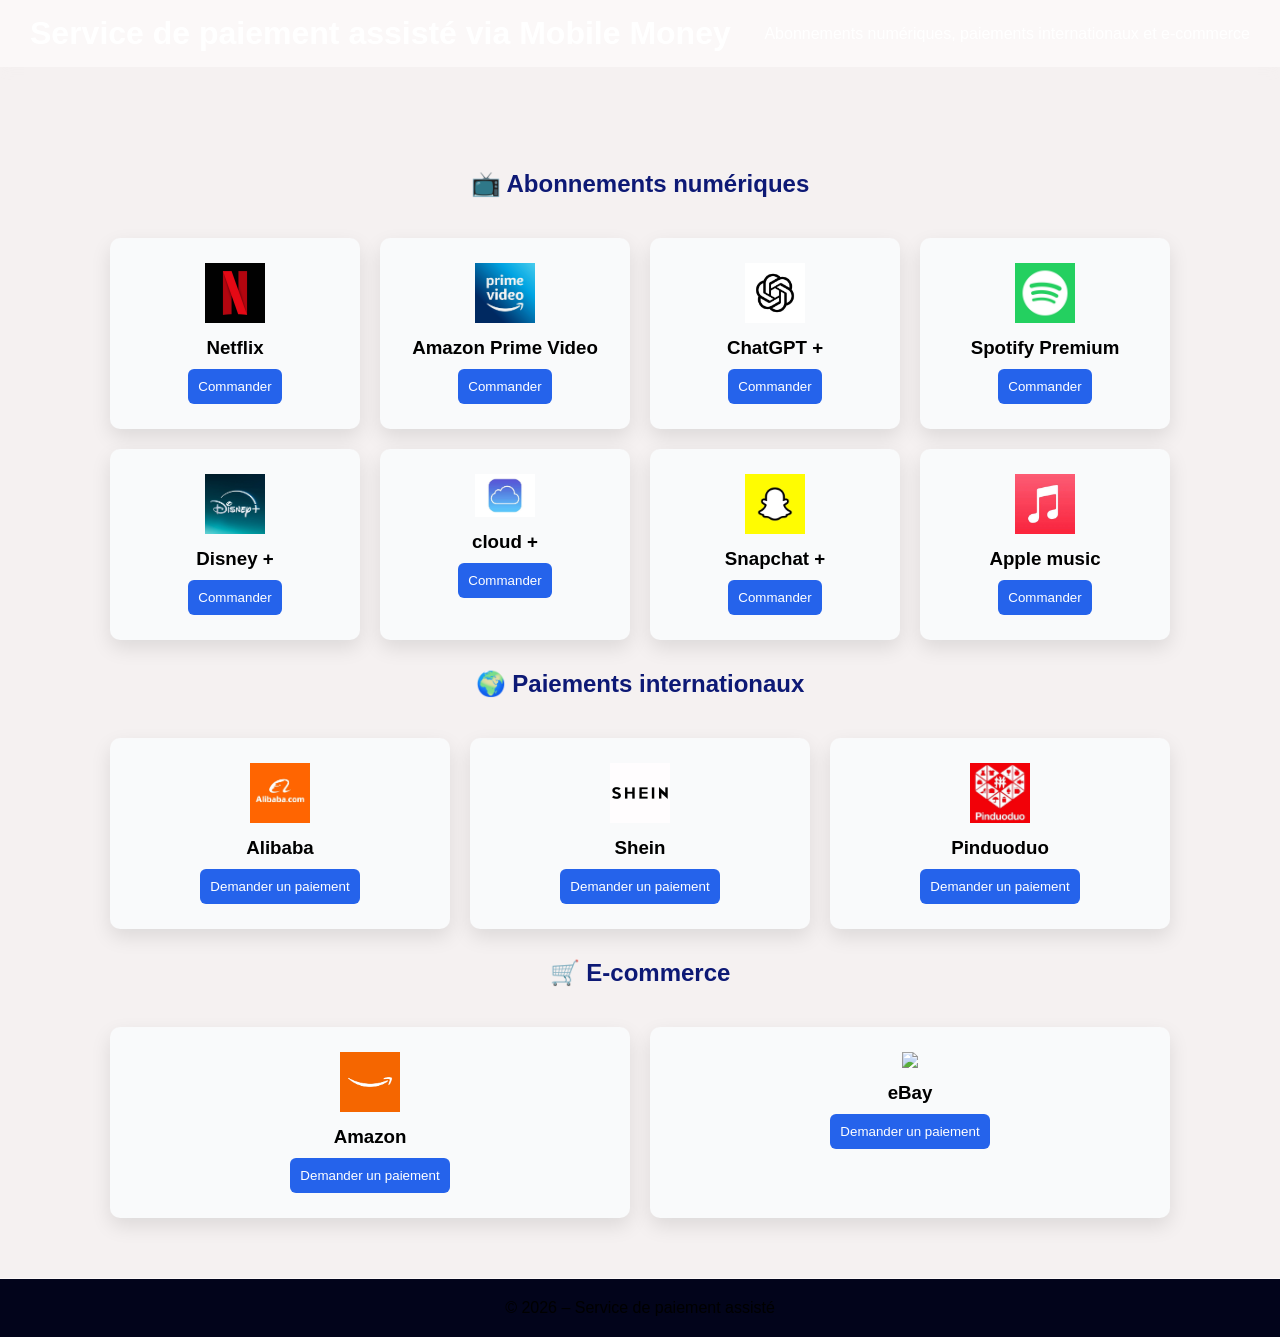
==== dashboard.html @ d84baa5d "Add files via upload" ====
<!DOCTYPE html>
<html lang="fr">
<head>
  <meta charset="UTF-8">
  <title>Service de paiement assisté</title>
  <meta name="viewport" content="width=device-width, initial-scale=1.0">
  <link rel="stylesheet" href="style.css">
</head>
<body>

<header>
  <h1>Service de paiement assisté via Mobile Money</h1>
  <p>Abonnements numériques, paiements internationaux et e-commerce</p>
</header>

<div class="container">

<!-- ================= ABONNEMENTS ================= -->
<h2>📺 Abonnements numériques</h2>
<div class="grid">

  <div class="card">
    <img src="netflix.png">
    <h3>Netflix</h3>
    <button onclick="openForm('Netflix','Abonnement')">Commander</button>
  </div>

  <div class="card">
    <img src="primevideo.png">
    <h3>Amazon Prime Video</h3>
    <button onclick="openForm('Amazon Prime','Abonnement')">Commander</button>
  </div>

  <div class="card">
    <img src="chatgpt.png">
    <h3>ChatGPT +</h3>
    <button onclick="openForm('ChatGPT Plus','Abonnement')">Commander</button>
  </div>

  <div class="card">
    <img src="spotify.png">
    <h3>Spotify Premium</h3>
    <button onclick="openForm('Spotify','Abonnement')">Commander</button>
  </div>

  <div class="card">
    <img src="disney.png">
    <h3>Disney +</h3>
    <button onclick="openForm('Disney +','Abonnement')">Commander</button>
  </div>

  <div class="card">
    <img src="icloud.png">
    <h3><i></i>cloud +</h3>
    <button onclick="openForm('icloud +','Abonnement')">Commander</button>
  </div>

  <div class="card">
    <img src="snapchat.png">
    <h3>Snapchat +</h3>
    <button onclick="openForm('Snapchat +','Abonnement')">Commander</button>
  </div>

  <div class="card">
    <img src="apple music.png">
    <h3>Apple music</h3>
    <button onclick="openForm('Apple music','Abonnement')">Commander</button>
  </div>

</div>

<!-- ================= PAIEMENTS INTERNATIONAUX ================= -->
<h2>🌍 Paiements internationaux</h2>
<div class="grid">

  <div class="card">
    <img src="alibaba.png">
    <h3>Alibaba</h3>
    <button onclick="openForm('Alibaba','Paiement international')">Demander un paiement</button>
  </div>

  <div class="card">
    <img src="shein.png">
    <h3>Shein</h3>
    <button onclick="openForm('Shein','Paiement international')">Demander un paiement</button>
  </div>

  <div class="card">
    <img src="pinduoduo.png">
    <h3>Pinduoduo</h3>
    <button onclick="openForm('Pinduoduo','Paiement international')">Demander un paiement</button>
  </div>

</div>

<!-- ================= E-COMMERCE ================= -->
<h2>🛒 E-commerce</h2>
<div class="grid">

  <div class="card">
    <img src="amazon.png">
    <h3>Amazon</h3>
    <button onclick="openForm('Amazon','E-commerce')">Demander un paiement</button>
  </div>

  <div class="card">
    <img src="images/ebay.png">
    <h3>eBay</h3>
    <button onclick="openForm('eBay','E-commerce')">Demander un paiement</button>
  </div>

</div>
</div>

<!-- ================= FORMULAIRE ================= -->
<div id="modal" class="modal">
  <div class="modal-content">
    <span class="close" onclick="closeForm()">×</span>
    <h2 id="serviceTitle"></h2>

    <label>Détails Produit </label>
    <input id="detail" placeholder="Ex: Basic , Standard, Premium ou lien de produit">

    <label>Durée / Quantité</label>
    <input id="duration" placeholder="Ex: 1 mois / 3 mois / 5 pièces / 5 pièces">

    <label>Lien produit ou Email du compte (si abonnement)</label>
    <input id="email" placeholder="email@gmail.com">

    <label>Montant du service ($)</label>
    <input id="amount" type="number" oninput="calculate()">

    <button type="button" onclick="sendWhatsApp()">💬 Finaliser sur WhatsApp</button>
  </div>
</div>

<footer>
  © 2026 – Service de paiement assisté
</footer>
<script src="script.js"></script>
</body>
</html>
---- style.css ----
/* Couleurs de ta palette */
:root {
    --college-blue: #0F214D;
    --persian-blue: #1969ba;
    --middle-blue: #AAF1FF;
    --morning-blue: #f1f5f5;
    --white: #FFFFFF;
}

* {
    margin: 0;
    padding: 0;
    box-sizing: border-box;
    font-family: 'Segoe UI', sans-serif;
}

body {
    background-color: rgb(255, 255, 255);
    color: ar(--college-blue);
}

header {
    display: flex;
    justify-content: space-between;
    align-items: center;
    padding: 15px 5%;
    background: rgba(255, 255, 255, 0.95);
    backdrop-filter: blur(10px); /* Effet de flou derrière le header */
    position: fixed;
    width: 100%;
    top: 0;
    z-index: 1000;
    box-shadow: 0 2px 15px rgba(245, 244, 244, 0.05);
}

.logo-container {
    display: flex;
    align-items: center;
    gap: 12px;
    cursor: pointer;
}

.logo-img {
    height: 80px;
    width: auto;
    /* Animation de flottement */
    animation: floating 3s ease-in-out infinite;
    filter: drop-shadow(0 5px 15px rgba(0,0,0,0.1));
}

.logo-text {
    font-size: 24px;
    font-weight: 800;
    color: var(--college-blue);
    letter-spacing: -1px;
}

.logo-text span {
    color: var(--persian-blue); /* Le "pay" en bleu plus clair */
}

/* --- ANIMATIONS --- */

/* Animation de flottement du logo */
@keyframes floating {
    0% { transform: translateY(0px); }
    50% { transform: translateY(-5px); }
    100% { transform: translateY(0px); }
}

/* Effet au survol du logo */
.logo-container:hover .logo-img {
    transform: scale(1.1) rotate(5deg);
    transition: 0.3s;
}

/* Ajustement pour que le contenu ne passe pas sous le header fixe */
body {
    padding-top: 80px;
}

.logo {
    display: flex;
    align-items: center;
    gap: 10px; /* Espace entre l'icône et le texte */
    font-size: 22px;
    font-weight: 800;
    color: var(--college-blue);
    text-decoration: none;
}

.logo img {
    height: 35px; /* Ajuste la taille de ton icône ici */
    width: auto;
}

/* Section Hero */
.hero {
    padding: 40px 20px;
    text-align: center;
}

.hero h1 {
    font-size: 2.5rem;
    margin-bottom: 20px;
}

.highlight {
    color: var(--persian-blue);
}

.hero p {
    font-size: 1.1rem;
    line-height: 1.6;
    margin-bottom: 30px;
    color: #555;
}

/* Boutons */
.hero-btns {
    display: flex;
    gap: 15px;
    justify-content: center;
    margin-bottom: 40px;
}

.btn-primary {
    background-color: var(--persian-blue);
    color: white;
    padding: 15px 30px;
    border-radius: 8px;
    text-decoration: none;
    font-weight: bold;
}

.btn-secondary {
    border: 2px solid var(--persian-blue);
    color: var(--persian-blue);
    padding: 15px 30px;
    border-radius: 8px;
    text-decoration: none;
    font-weight: bold;
}

.hero-image img {
    max-width: 100%;
    border-radius: 20px;
}

/* Section Services */
.services {
    padding: 60px 20px;
    background-color: var(--morning-blue);
}

.services-header {
    text-align: center;
    margin-bottom: 40px;
}

.services-header h2 {
    font-size: 1.8rem;
    color: var(--college-blue);
    max-width: 600px;
    margin: 0 auto;
}

.services-container {
    display: flex;
    flex-direction: column; /* Pour mobile d'abord */
    gap: 20px;
    max-width: 1000px;
    margin: 0 auto;
}

.service-card {
    background: var(--white);
    padding: 30px;
    border-radius: 15px;
    border: 1px solid rgba(15, 33, 77, 0.1); /* Bordure légère */
    box-shadow: 0 4px 15px rgba(0, 0, 0, 0.05); /* Ombre douce */
    transition: transform 0.3s ease;
}

.service-card:hover {
    transform: translateY(-5px); /* Petit effet de survol */
    border-color: var(--persian-blue);
}

.service-card .icon {
    font-size: 30px;
    margin-bottom: 20px;
    background: var(--morning-blue);
    width: 60px;
    height: 60px;
    display: flex;
    align-items: center;
    justify-content: center;
    border-radius: 12px;
}

.service-card h3 {
    color: var(--college-blue);
    margin-bottom: 15px;
    font-size: 1.3rem;
}

.service-card p {
    color: #666;
    line-height: 1.5;
}

/* Responsive : Si l'écran est large (ordinateur) */
@media (min-width: 768px) {
    .services-container {
        flex-direction: row; /* Aligne les cartes côte à côte */
    }
}

footer {
    background-color: #0F214D;
    padding: 60px 20px 20px;
    border-top: 1px solid #fcf9f9;
}

.footer-top {
    display: flex;
    flex-direction: column;
    gap: 40px;
    margin-bottom: 40px;
}

.footer-brand p {
    margin: 15px 0;
    color: #666;
}

.footer-links {
    display: flex;
    justify-content: space-between;
    gap: 20px;
}

.footer-column h4 {
    margin-bottom: 15px;
    color: #0F214D;
    font-size: 1rem;
}

.footer-column ul {
    list-style: none;
}

.footer-column ul li {
    margin-bottom: 10px;
}

.footer-column ul li a {
    text-decoration: none;
    color: #000000;
    transition: color 0.3s;
}

.footer-column ul li a:hover {
    color: var(--persian-blue);
}

.footer-bottom {
    text-align: center;
    border-top: 1px solid #ffffff;
    padding-top: 20px;
    font-size: 0.9rem;
}

.legal-links {
    margin-top: 10px;
    display: flex;
    justify-content: center;
    gap: 15px;
}

.legal-links a {
    color: var(--persian-blue);
    text-decoration: none;
}

/* Tablette et Ordi */
@media (min-width: 768px) {
    .footer-top {
        flex-direction: row;
        justify-content: space-between;
    }
}

/* Section Plateforme */
.platform {
    padding: 60px 20px;
    background-color: #050D1F; /* Bleu très sombre comme sur l'image */
    color: white;
    display: flex;
    flex-direction: column;
    gap: 40px;
}

.platform-content h2 {
    font-size: 2rem;
    margin-bottom: 20px;
}

.highlight-green {
    color: #00D084; /* Le vert fluo de l'exemple pour faire ressortir le texte */
}

.platform-content p {
    color: #ADB5BD;
    line-height: 1.6;
    margin-bottom: 30px;
}

.platform-image img {
    width: 100%;
    border-radius: 20px;
    box-shadow: 0 10px 30px rgba(0,0,0,0.5);
}

/* Version Ordinateur */
@media (min-width: 768px) {
    .platform {
        flex-direction: row;
        align-items: center;
        justify-content: space-between;
        padding: 100px 5%;
    }
    .platform-content, .platform-image {
        flex: 1;
    }
}

/* Section Détail Carte Virtuelle */
.virtual-card-detail {
    padding: 60px 20px;
    background-color: var(--white);
    display: flex;
    flex-direction: column;
    gap: 30px;
    align-items: center;
}

.vcard-text {
    text-align: left;
    max-width: 600px;
}

.vcard-text h2 {
    font-size: 2rem;
    color: var(--college-blue);
    margin-bottom: 20px;
}

.vcard-text p {
    color: #556987;
    line-height: 1.7;
    font-size: 1.1rem;
}

.vcard-visual img {
    width: 100%;
    max-width: 500px;
    border-radius: 15px;
    /* Effet d'ombre douce pour faire ressortir l'image sur le blanc */
    box-shadow: 0 20px 40px rgba(15, 33, 77, 0.1);
}

/* Version Ordinateur */
@media (min-width: 768px) {
    .virtual-card-detail {
        flex-direction: row-reverse; /* Texte à droite, image à gauche pour varier */
        justify-content: space-around;
        padding: 100px 10%;
    }
}

@media (max-width: 768px) {
    nav ul {
        display: none; /* Caché par défaut sur mobile */
        flex-direction: column;
        position: absolute;
        top: 70px;
        left: 0;
        width: 100%;
        background: white;
        padding: 20px;
        border-bottom: 2px solid var(--persian-blue);
    }

    nav.active ul {
        display: flex; /* S'affiche quand on clique sur le burger */
    }
}

/* Navigation Links */
nav ul {
    display: flex;
    gap: 30px;
    list-style: none;
}

.nav-link {
    text-decoration: none;
    color: var(--college-blue);
    font-weight: 600;
    font-size: 15px;
    position: relative;
    padding: 5px 0;
    transition: color 0.3s ease;
}

/* L'animation de la barre sous le texte */
.nav-link::after {
    content: '';
    position: absolute;
    bottom: 0;
    left: 0;
    width: 0;
    height: 2px;
    background-color: var(--persian-blue);
    transition: width 0.3s ease;
}

.nav-link:hover {
    color: var(--persian-blue);
}

.nav-link:hover::after, .nav-link.active::after {
    width: 100%;
}

/* Boutons du Header */
.header-btns {
    display: flex;
    align-items: center;
    gap: 15px;
}

.btn-login {
    text-decoration: none;
    color: var(--college-blue);
    font-weight: 600;
    font-size: 14px;
}

.btn-signup {
    text-decoration: none;
    background: var(--persian-blue);
    color: white;
    padding: 10px 20px;
    border-radius: 8px;
    font-weight: 600;
    font-size: 14px;
    transition: transform 0.3s, box-shadow 0.3s;
}

.btn-signup:hover {
    transform: translateY(-2px);
    box-shadow: 0 5px 15px rgba(29, 78, 216, 0.3);
}

/* Cacher les boutons sur petit mobile si besoin */
@media (max-width: 768px) {
    .header-btns {
        display: none;
    }
}

/* Styles pour Auth (Inscription/Connexion) */
.auth-body {
    background: #f4f7fa;
    display: flex;
    justify-content: center;
    align-items: center;
    min-height: 100vh;
}

.auth-container {
    width: 100%;
    max-width: 450px;
    padding: 20px;
}

.auth-card {
    background: white;
    padding: 40px;
    border-radius: 16px;
    box-shadow: 0 10px 25px rgba(0,0,0,0.05);
    text-align: center;
}

.auth-card h2 {
    margin: 20px 0 10px;
    color: var(--college-blue);
}

.auth-card p {
    color: #6b7280;
    margin-bottom: 30px;
}

.input-group {
    text-align: left;
    margin-bottom: 20px;
}

.input-group label {
    display: block;
    font-weight: 600;
    margin-bottom: 8px;
    font-size: 14px;
    color: var(--college-blue);
}

.input-group input {
    width: 100%;
    padding: 12px 15px;
    border: 1px solid #e5e7eb;
    border-radius: 8px;
    font-size: 16px;
    outline: none;
    transition: border-color 0.3s;
}

.input-group input:focus {
    border-color: var(--persian-blue);
}

.full-width {
    width: 100%;
    margin-top: 10px;
    cursor: pointer;
}

.auth-footer {
    margin-top: 25px;
    font-size: 14px;
}

.auth-footer a {
    color: var(--persian-blue);
    text-decoration: none;
    font-weight: 600;
}

/* Layout Dashboard */
.dashboard-body {
    display: flex;
    background: #f8fafc;
    min-height: 100vh;
}

.sidebar {
    width: 250px;
    background: white;
    border-right: 1px solid #e2e8f0;
    padding: 30px 20px;
    display: flex;
    flex-direction: column;
}

.sidebar ul {
    margin-top: 50px;
    list-style: none;
}

.sidebar li {
    padding: 15px;
    border-radius: 8px;
    margin-bottom: 5px;
}

.sidebar li.active {
    background: var(--morning-blue);
}

.sidebar li a {
    text-decoration: none;
    color: var(--college-blue);
    font-weight: 600;
}

.dashboard-content {
    flex: 1;
    padding: 40px;
}

.db-header {
    display: flex;
    justify-content: space-between;
    align-items: center;
    margin-bottom: 30px;
}

.stats-grid {
    display: grid;
    grid-template-columns: 1fr 1fr;
    gap: 20px;
}

.stat-card {
    background: white;
    padding: 30px;
    border-radius: 20px;
    box-shadow: 0 4px 6px rgba(0,0,0,0.02);
}

.balance {
    font-size: 32px;
    font-weight: 800;
    color: var(--college-blue);
    margin: 10px 0;
}

/* Style de la Carte Virtuelle */
.v-card-preview {
    background: linear-gradient(135deg, #1d4ed8 0%, #1e3a8a 100%);
    border-radius: 20px;
    padding: 30px;
    color: white;
    position: relative;
    height: 200px;
    box-shadow: 0 15px 30px rgba(29, 78, 216, 0.3);
}

.card-chip {
    width: 45px;
    height: 35px;
    background: #ffd700;
    border-radius: 5px;
    margin-bottom: 30px;
}

.card-number {
    font-size: 22px;
    letter-spacing: 2px;
    margin-bottom: 20px;
}

.card-bottom {
    display: flex;
    justify-content: space-between;
    font-size: 14px;
    opacity: 0.8;
}

.visa-logo {
    position: absolute;
    bottom: 25px;
    right: 30px;
    font-style: italic;
    font-weight: bold;
    font-size: 24px;
}

.transactions-section {
    margin-top: 40px;
    background: white;
    padding: 25px;
    border-radius: 20px;
}

.section-header {
    display: flex;
    justify-content: space-between;
    margin-bottom: 20px;
}

.t-item {
    display: flex;
    align-items: center;
    padding: 15px 0;
    border-bottom: 1px solid #f1f5f9;
}

.t-icon {
    width: 45px;
    height: 45px;
    border-radius: 12px;
    display: flex;
    align-items: center;
    justify-content: center;
    font-weight: bold;
    margin-right: 15px;
}

.netflix { background: #fee2e2; color: #dc2626; }
.deposit { background: #dcfce7; color: #16a34a; }
.apple { background: #f1f5f9; color: #000; }

.t-info { flex: 1; }
.t-info h4 { font-size: 15px; color: var(--college-blue); }
.t-info p { font-size: 12px; color: #64748b; }

.t-amount { font-weight: 700; }
.minus { color: #000; }
.plus { color: #16a34a; }

/* --- RESPONSIVE DASHBOARD --- */
@media (max-width: 768px) {
    .dashboard-body {
        flex-direction: column; /* On empile tout verticalement */
    }

    .sidebar {
        width: 100%;
        height: 70px;
        position: fixed;
        bottom: 0;
        left: 0;
        flex-direction: row;
        justify-content: space-around;
        padding: 10px 0;
        border-right: none;
        border-top: 1px solid #e2e8f0;
        z-index: 1000;
    }

    .sidebar .logo, .sidebar .user-profile {
        display: none; /* On cache le logo et le profil en bas pour gagner de la place */
    }

    .sidebar ul {
        margin-top: 0;
        display: flex;
        justify-content: space-around;
        width: 100%;
    }

    .sidebar li {
        margin-bottom: 0;
        padding: 10px;
    }

    .sidebar li a {
        font-size: 12px;
    }

    .dashboard-content {
        padding: 20px;
        padding-bottom: 100px; /* Espace pour ne pas cacher le contenu par le menu du bas */
    }

    .stats-grid {
        grid-template-columns: 1fr; /* Une seule colonne sur mobile */
    }

    .v-card-preview {
        height: 180px;
    }
}

/* --- RESPONSIVE ACCUEIL (index.html) --- */
@media (max-width: 768px) {
    /* Header & Navigation */
    header {
        padding: 10px 15px;
    }

    nav {
        display: none; /* On cache le menu horizontal pour le mobile */
    }

    .header-btns {
        display: none; /* Cache les boutons de connexion du haut */
    }

    /* Section Hero (Le texte principal) */
    .hero {
        padding: 100px 20px 40px;
        text-align: center;
    }

    .hero h1 {
        font-size: 28px; /* On réduit la taille du titre */
        line-height: 1.2;
    }

    .hero p {
        font-size: 16px;
    }

    .hero-btns {
        flex-direction: column; /* Boutons l'un au-dessus de l'autre */
        gap: 10px;
    }

    .hero-btns .btn-signup, .hero-btns .btn-login {
        width: 100%; /* Les boutons prennent toute la largeur */
        text-align: center;
    }

    /* Grille des Services */
    .services-grid {
        grid-template-columns: 1fr; /* Une seule colonne au lieu de 3 */
        gap: 20px;
        padding: 20px;
    }

    /* Section Plateforme (Zone sombre) */
    .platform-section {
        padding: 40px 20px;
    }

    .platform-section h2 {
        font-size: 24px;
    }

    /* Images */
    .hero-image img, .platform-image img {
        width: 100%;
        height: auto;
        margin-top: 20px;
    }
}

/* Style du bouton Burger */
.menu-burger {
    display: none; /* Caché sur ordi */
    flex-direction: column;
    gap: 5px;
    cursor: pointer;
}

.menu-burger span {
    width: 25px;
    height: 3px;
    background: var(--college-blue);
    border-radius: 3px;
    transition: 0.3s;
}

/* Affichage du burger sur mobile uniquement */
@media (max-width: 768px) {
    .menu-burger {
        display: flex;
    }

    /* On transforme le menu en liste verticale cachée */
    nav ul {
        display: none; /* Caché par défaut */
        flex-direction: column;
        position: absolute;
        top: 70px;
        left: 0;
        width: 100%;
        background: white;
        padding: 20px;
        box-shadow: 0 10px 10px rgba(0,0,0,0.1);
    }

    /* Quand on ajoute la classe "open" via JS */
    nav ul.show {
        display: flex;
    }
}

/* Animation de la ligne sous les liens */
nav ul li a {
    text-decoration: none;
    color: #0f214d;
    font-weight: 600;
    position: relative;
    padding-bottom: 4px;
}

nav ul li a::after {
    content: '';
    position: absolute;
    bottom: 0;
    left: 0;
    width: 0; /* Ligne invisible au départ */
    height: 2px;
    background: #1d4ed8;
    transition: width 0.3s ease; /* C'est ça qui fait l'effet "sortant" */
}

nav ul li a:hover::after, 
nav ul li a.active::after {
    width: 100%; /* La ligne se déploie entièrement */
}

/* Bouton S'inscrire stylisé */
.btn-signup {
    background: #1d4ed8;
    color: white;
    padding: 10px 20px;
    border-radius: 8px;
    transition: transform 0.2s;
}

.btn-signup:hover {
    transform: translateY(-2px);
    box-shadow: 0 4px 12px rgba(29, 78, 216, 0.3);
}

footer {
    background: #0f214d; /* Bleu très foncé pour le contraste */
    color: rgb(0, 0, 0);
    padding: 60px 5% 20px;
    margin-top: 50px;
}

.footer-container {
    display: grid;
    grid-template-columns: repeat(3, 1fr);
    gap: 40px;
    max-width: 1200px;
    margin: 0 auto;
}

.footer-col h4 {
    margin-bottom: 20px;
    font-size: 18px;
    color: #dfe1e7;
}

.footer-col p {
    font-size: 14px;
    color: #ffffff;
    line-height: 1.6;
}

.footer-col ul {
    list-style: none;
}

.footer-col ul li {
    margin-bottom: 10px;
}

.footer-col ul li a {
    color: #cbd5e1;
    text-decoration: none;
    transition: color 0.3s;
}

.footer-col ul li a:hover {
    color: #dbdfe7;
}

/* Styles des Icônes Réseaux Sociaux */
.social-links {
    display: flex;
    gap: 15px;
    margin-top: 20px;
}

.social-icon {
    width: 35px;
    height: 35px;
    border-radius: 50%;
    display: flex;
    align-items: center;
    justify-content: center;
    text-decoration: none;
    color: white;
    font-weight: bold;
    font-size: 14px;
    transition: transform 0.3s;
}

.facebook { background: #1877f2; }
.instagram { background: linear-gradient(45deg, #f09433, #e6683c, #dc2743, #cc2366, #bc1888); }
.whatsapp { background: #25d366; }

.social-icon:hover {
    transform: translateY(-5px);
}

.footer-bottom {
    text-align: center;
    padding-top: 40px;
    margin-top: 40px;
    border-top: 1px solid rgba(255, 255, 255, 0.1);
    font-size: 12px;
    color: #94a3b8;
}

/* Responsive pour mobile */
@media (max-width: 768px) {
    .footer-container {
        grid-template-columns: 1fr;
        text-align: center;
    }
    .social-links {
        justify-content: center;
    }
}

.social-icon {
    width: 40px;
    height: 40px;
    display: flex;
    align-items: center;
    justify-content: center;
    border-radius: 50%;
    background: white; /* Fond blanc pour faire ressortir le logo */
    padding: 8px;
    transition: 0.3s;
}

.social-icon img {
    width: 100%; /* L'image prend toute la place du cercle */
    height: auto;
}

.social-icon:hover {
    transform: scale(1.1);
    box-shadow: 0 4px 10px rgba(255, 255, 255, 0.2);
}

/* --- SECTION HERO CENTRÉE --- */
.hero {
    padding-top: 100px;
    background-color: #ffffff; /* Fond blanc pur */
    text-align: center;
}

.hero-container-centered {
    display: flex;
    flex-direction: column; /* Aligne les éléments verticalement */
    align-items: center;    /* Centre tout horizontalement */
    max-width: 900px;
    margin: 0 auto;
    padding: 0 20px;
}

.hero-container-centered h1 {
    font-size: 3rem;
    margin-bottom: 20px;
}

.hero-btns {
    display: flex;
    gap: 20px;
    margin-bottom: 40px; /* Espace avant l'image */
}

/* Style de l'image de la personne */
.hero-person-image {
    width: 100%;
    display: flex;
    justify-content: center;
}

.hero-person-image img {
    max-width: 450px; /* Pour que la personne ne prenne pas toute la place */
    height: auto;
    /* On enlève les bordures ou ombres pour que la personne semble "posée" sur la page */
    background: transparent; 
}

/* --- MOBILE --- */
@media (max-width: 768px) {
    .hero-container-centered h1 {
        font-size: 2rem;
    }
    
    .hero-btns {
        flex-direction: column;
        width: 100%;
    }

    .hero-person-image img {
        max-width: 80%; /* Un peu plus petit sur mobile */
    }
}

/* --- AJUSTEMENT IMAGE MOYENS DE PAIEMENT --- */

.platform-container {
    display: flex;
    align-items: center; /* Aligne le texte et l'image sur la même ligne */
    justify-content: space-between;
    padding: 60px 8%;
    gap: 40px;
}

.platform-image {
    flex: 1;
    display: flex;
    justify-content: center; /* Centre l'image dans son bloc */
}

.platform-image img {
    width: 90%;
    max-width: 450px; /* Force l'image à ne pas dépasser cette taille sur ordi */
    height: auto;
    object-fit: contain; /* Garde les bonnes proportions */
}

/* --- ADAPTATION MOBILE --- */
@media (max-width: 768px) {
    .platform-container {
        flex-direction: column; /* Empile le texte et l'image sur mobile */
        text-align: center;
    }
    
    .platform-image img {
        max-width: 80%; /* Un peu plus petit sur petit écran */
    }
}

/* Style FAQ */
.faq {
    padding: 80px 20px;
    background-color: var(--morning-blue);
}

.faq-header {
    text-align: center;
    margin-bottom: 50px;
}

.faq-container {
    max-width: 800px;
    margin: 0 auto;
    display: flex;
    flex-direction: column;
    gap: 15px;
}

.faq-item {
    background: var(--white);
    border-radius: 12px;
    border: 1px solid rgba(15, 33, 77, 0.1);
    overflow: hidden;
    transition: all 0.3s ease;
}

.faq-question {
    padding: 20px 25px;
    display: flex;
    justify-content: space-between;
    align-items: center;
    cursor: pointer;
    font-weight: 600;
    color: var(--college-blue);
}

.faq-answer {
    padding: 0 25px;
    max-height: 0; /* Caché par défaut */
    overflow: hidden;
    transition: max-height 0.3s ease, padding 0.3s ease;
    color: #556987;
    background-color: #f9feff;
}

/* État actif (quand on clique) */
.faq-item.active .faq-answer {
    max-height: 200px; /* S'ouvre */
    padding-bottom: 20px;
}

.faq-item.active .arrow {
    transform: rotate(180deg);
    color: var(--persian-blue);
}

header {
    position: fixed;
    top: 0;
    left: 0;
    width: 100%;
    z-index: 1000; /* Force le header à être au premier plan */
}

.menu-toggle {
    z-index: 1001; /* Encore plus haut que le header */
}

.btn-whatsapp-submit {
    width: 100%;
    background-color: #25D366;
    color: white;
    padding: 15px;
    border: none;
    border-radius: 8px;
    font-weight: bold;
    font-size: 16px;
    cursor: pointer;
    display: flex;
    align-items: center;
    justify-content: center;
    gap: 10px;
    transition: 0.3s;
}

/* --- PAGE INSCRIPTION / AUTHENTIFICATION --- */

/* Centrage total de la section */
.auth-section {
    padding: 120px 5% 60px; /* Espace pour le header fixe */
    display: flex;
    justify-content: center;
    align-items: center;
    min-height: 100vh;
    background-color: #f8fafc; /* Fond très léger pour faire ressortir le formulaire */
}

/* Le conteneur blanc (la carte) */
.auth-container {
    background: #ffffff;
    padding: 40px;
    border-radius: 16px;
    box-shadow: 0 10px 25px rgba(0, 0, 0, 0.05); /* Ombre douce */
    max-width: 450px;
    width: 100%;
    text-align: center;
}

.auth-container h2 {
    color: #0f214d;
    font-size: 24px;
    margin-bottom: 10px;
}

.auth-container p {
    color: #64748b;
    font-size: 15px;
    margin-bottom: 30px;
    line-height: 1.5;
}

/* Groupes d'entrée (Labels et Inputs) */
.input-group {
    text-align: left;
    margin-bottom: 20px;
}

.input-group label {
    display: block;
    margin-bottom: 8px;
    font-weight: 600;
    color: #0f214d;
    font-size: 14px;
}

.input-group input, 
.input-group select {
    width: 100%;
    padding: 12px 15px;
    border: 1px solid #e2e8f0;
    border-radius: 8px;
    font-size: 16px;
    color: #0f214d;
    background-color: #ffffff;
    transition: border-color 0.3s ease;
}

.input-group input:focus, 
.input-group select:focus {
    outline: none;
    border-color: #2563eb; /* Ton bleu principal */
}

/* Le bouton WhatsApp magique */
.btn-whatsapp-submit {
    width: 100%;
    background-color: #25D366; /* Vert officiel WhatsApp */
    color: #ffffff;
    padding: 16px;
    border: none;
    border-radius: 8px;
    font-size: 16px;
    font-weight: bold;
    cursor: pointer;
    display: flex;
    align-items: center;
    justify-content: center;
    gap: 12px;
    transition: all 0.3s ease;
    margin-top: 10px;
}

.btn-whatsapp-submit:hover {
    background-color: #128C7E;
    transform: translateY(-2px);
    box-shadow: 0 5px 15px rgba(37, 211, 102, 0.3);
}

/* Icône à l'intérieur du bouton */
.btn-whatsapp-submit img {
    width: 22px;
    height: 22px;
}

/* --- ADAPTATION MOBILE --- */
@media (max-width: 480px) {
    .auth-container {
        padding: 30px 20px;
    }
    
    .auth-section {
        padding-top: 100px;
    }
}

/* --- VARIABLES DE COULEURS --- */
:root {
    --primary-blue: #0f214d;
    --accent-blue: #2563eb;
    --whatsapp-green: #25D366;
    --whatsapp-dark: #128C7E;
    --bg-light: #f4f7fe;
    --text-gray: #64748b;
}

/* --- SECTION PRINCIPALE --- */
.dashboard-section {
    padding: 100px 5% 60px;
    background-color: var(--bg-light);
    min-height: 100vh;
    font-family: 'Segoe UI', Tahoma, Geneva, Verdana, sans-serif;
}

.dash-container {
    max-width: 1000px;
    margin: 0 auto;
    text-align: center;
}

.dash-container h2 {
    color: var(--primary-blue);
    font-size: 28px;
    margin-bottom: 10px;
}

.dash-container p {
    color: var(--text-gray);
    margin-bottom: 40px;
}

body {
  margin: 0;
  font-family: Arial, sans-serif;
  background: #f5f1f1;
}

header {
  padding: 18px;
  text-align: center;
  background: linear-gradient(135deg,#f8f5f5,#fafafa);
  color: rgb(13, 25, 117);
}

.container {
  max-width: 1100px;
  margin: auto;
  padding: 40px 20px;
}

h2 {
  text-align: center;
  color: rgb(13, 25, 117);
  margin-top: 50px;
}

.grid {
  display: grid;
  grid-template-columns: repeat(auto-fit,minmax(220px,1fr));
  gap: 20px;
  margin-top: 20px;
}

.card {
  background: #f9fafb;
  padding: 25px;
  border-radius: 10px;
  text-align: center;
  box-shadow: 0 8px 20px rgba(0,0,0,.1);
  transition: transform .3s;
}

.card {
  transform: translateY(20px);
  animation: fadeUp .8s ease forwards;
}

.card:hover {
  transform: translateY(-6px);
}

.card img {
  width: 60px;
  margin-bottom: 10px;
}

.card button {
  margin-top: 10px;
  padding: 10px;
  background: #2563eb;
  color: white;
  border: none;
  border-radius: 6px;
  cursor: pointer;
}

/* MODAL */
.modal {
  display: none;
  position: fixed;
  inset: 0;
  background: rgba(0,0,0,.6);
}

.modal-content {
  background: rgb(248, 248, 248);
  max-width: 400spx;
  margin: 150px auto;
  padding: 25px;
  border-radius: 10px;
}

.close {
  float: right;
  font-size: 22px;
  cursor: pointer;
}

.modal-content input {
  width: 100%;
  padding: 12px;
  margin-top: 5px;
}

.result {
  background: #070807;
  padding: 10px;
  margin-top: 10px;
  border-radius: 6px;
}

.modal-content button {
  width: 100%;
  margin-top: 15px;
  padding: 18px;
  background: #68c138;
  color: rgb(252, 252, 252);
  border: none;
  border-radius: 20px;
}

footer {
  text-align: center;
  padding: 20px;
  background: #02041b;
  margin-top: 40px;
}

.modal-content {
  animation: fadeUp .4s;
}

.modal-content button:hover {
  transform: scale(1.05);
}

/* ================= MODE MOBILE ================= */
@media (max-width: 768px) {

  header {
    padding: 30px 15px;
  }

  header h1 {
    font-size: 22px;
  }

  header p {
    font-size: 14px;
  }

  .container {
    padding: 20px 15px;
  }

  h2 {
    font-size: 20px;
    margin-top: 35px;
  }

  /* Cartes services */
  .grid {
    grid-template-columns: 1fr;
    gap: 15px;
  }

  .card {
    padding: 20px;
  }

  .card img {
    width: 50px;
  }

  .card h3 {
    font-size: 16px;
  }

  .card button {
    width: 100%;
    font-size: 15px;
  }

  /* MODAL (formulaire) */
  .modal-content {
    width: 90%;
    margin: 120px auto;
    padding: 20px;
  }

  .modal-content h2 {
    font-size: 18px;
  }

  .modal-content input {
    font-size: 15px;
  }

  .modal-content button {
    font-size: 16px;
  }

  .result {
    font-size: 14px;
  }

  footer {
    font-size: 13px;
  }
}

* {
    margin: 0;
    padding: 0;
    box-sizing: border-box;
}

body {
    font-family: Arial, sans-serif;
}

header {
    display: flex;
    justify-content: space-between;
    align-items: center;
    padding: 15px 30px;
    background: #fbf8f8;
    color: white;
}

/* MENU NORMAL (PC) */
nav ul {
    display: flex;
    list-style: none;
}

nav ul li {
    margin-left: 20px;
}

nav ul li a {
    color: #0F214D;
    text-decoration: none;
}

/* BURGER CACHE SUR PC */
.burger {
    display: none;
    flex-direction: column;
    cursor: pointer;
}

.burger span {
    width: 25px;
    height: 3px;
    background: #0F214D;
    margin: 4px 0;
}

/* VERSION MOBILE */
@media (max-width: 768px) {

    /* Cache le menu normal */
    nav {
        position: absolute;
        top: 60px;
        right: -100%;
        background: #030303;
        width: 200px;
        height: 100vh;
        transition: 0.3s;
    }

    nav ul {
        flex-direction: column;
        padding: 20px;
    }

    nav ul li {
        margin: 15px 0;
    }

    /* Affiche le burger */
    .burger {
        display: flex;
    }

    /* Quand actif */
    nav.active {
        right: 0;
    }
}
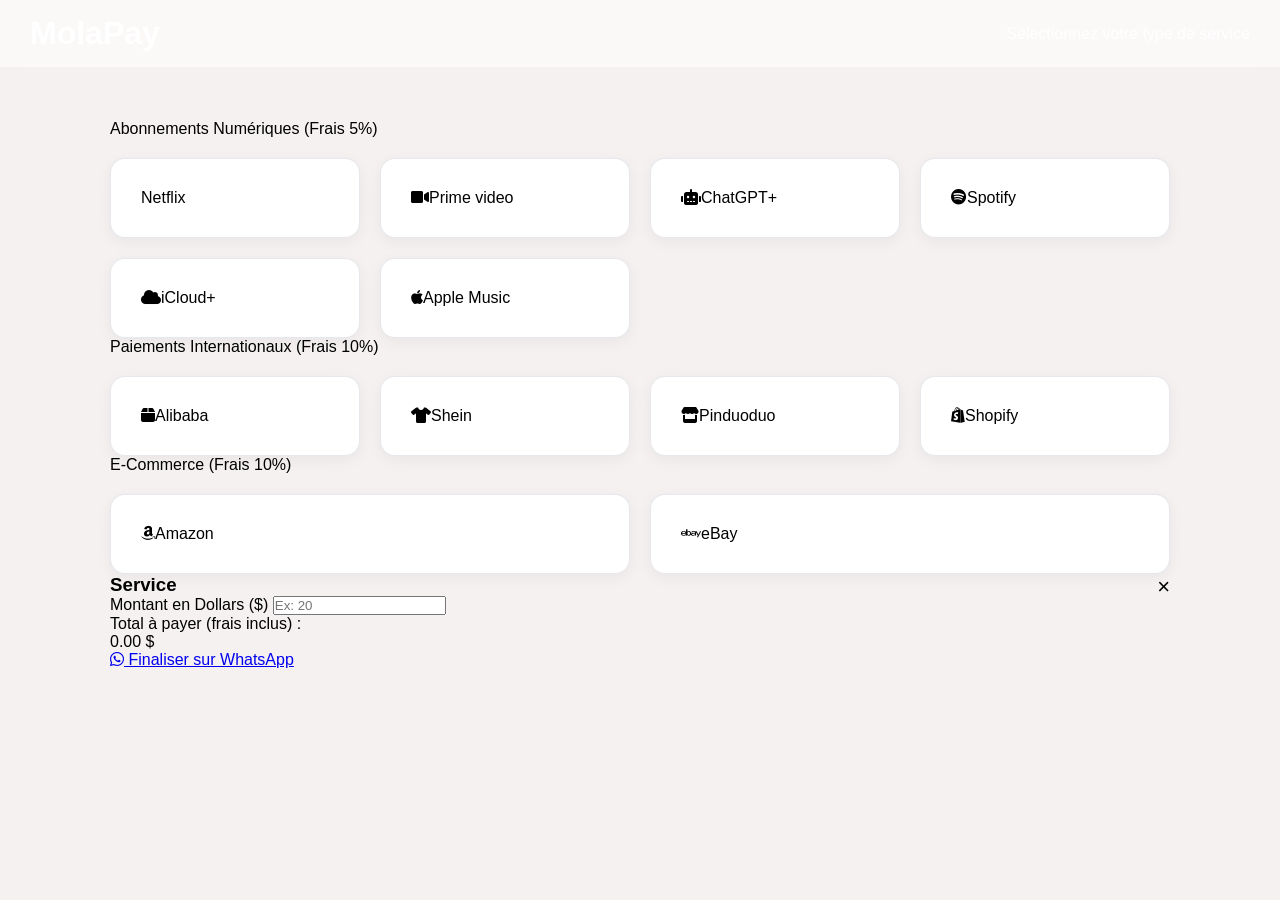
==== commit 38881550: "Add files via upload" ====
--- a/dashboard.html
+++ b/dashboard.html
@@ -1,142 +1,83 @@
 <!DOCTYPE html>
 <html lang="fr">
 <head>
-  <meta charset="UTF-8">
-  <title>Service de paiement assisté</title>
-  <meta name="viewport" content="width=device-width, initial-scale=1.0">
-  <link rel="stylesheet" href="style.css">
+    <meta charset="UTF-8">
+    <meta name="viewport" content="width=device-width, initial-scale=1.0">
+    <title>MolaPay - Dashboard Pro</title>
+    <link rel="stylesheet" href="https://cdnjs.cloudflare.com/ajax/libs/font-awesome/6.0.0/css/all.min.css">
+    <link rel="stylesheet" href="style-dashboard.css">
+    <link rel="stylesheet" href="style.css">
 </head>
 <body>
 
-<header>
-  <h1>Service de paiement assisté via Mobile Money</h1>
-  <p>Abonnements numériques, paiements internationaux et e-commerce</p>
-</header>
+<div class="container">
+    <header>
+        <h1>MolaPay</h1>
+        <p>Sélectionnez votre type de service</p>
+    </header>
 
-<div class="container">
+    <div class="section-title">Abonnements Numériques (Frais 5%)</div>
+    <div class="grid">
+        <div class="service-card" onclick="openForm('Netflix', 1.05, 'digital')"><i class="fab fa-netflix"></i><span>Netflix</span></div>
+        <div class="service-card" onclick="openForm('Prime Video', 1.05, 'digital')"><i class="fas fa-video"></i><span>Prime video</span></div>
+        <div class="service-card" onclick="openForm('ChatGPT +', 1.05, 'digital')"><i class="fas fa-robot"></i><span>ChatGPT+</span></div>
+        <div class="service-card" onclick="openForm('Spotify', 1.05, 'digital')"><i class="fab fa-spotify"></i><span>Spotify</span></div>
+        <div class="service-card" onclick="openForm('iCloud +', 1.05, 'digital')"><i class="fas fa-cloud"></i><span>iCloud+</span></div>
+        <div class="service-card" onclick="openForm('Apple Music', 1.05, 'digital')"><i class="fab fa-apple"></i><span>Apple Music</span></div>
+    </div>
 
-<!-- ================= ABONNEMENTS ================= -->
-<h2>📺 Abonnements numériques</h2>
-<div class="grid">
+    <div class="section-title">Paiements Internationaux (Frais 10%)</div>
+    <div class="grid">
+        <div class="service-card" onclick="openForm('Alibaba', 1.10, 'intl')"><i class="fas fa-box"></i><span>Alibaba</span></div>
+        <div class="service-card" onclick="openForm('Shein', 1.10, 'intl')"><i class="fas fa-tshirt"></i><span>Shein</span></div>
+        <div class="service-card" onclick="openForm('Pinduoduo', 1.10, 'intl')"><i class="fas fa-store"></i><span>Pinduoduo</span></div>
+        <div class="service-card" onclick="openForm('Shopify', 1.10, 'intl')"><i class="fab fa-shopify"></i><span>Shopify</span></div>
+    </div>
 
-  <div class="card">
-    <img src="netflix.png">
-    <h3>Netflix</h3>
-    <button onclick="openForm('Netflix','Abonnement')">Commander</button>
-  </div>
+    <div class="section-title">E-Commerce (Frais 10%)</div>
+    <div class="grid">
+        <div class="service-card" onclick="openForm('Amazon', 1.10, 'intl')"><i class="fab fa-amazon"></i><span>Amazon</span></div>
+        <div class="service-card" onclick="openForm('eBay', 1.10, 'intl')"><i class="fab fa-ebay"></i><span>eBay</span></div>
+    </div>
 
-  <div class="card">
-    <img src="primevideo.png">
-    <h3>Amazon Prime Video</h3>
-    <button onclick="openForm('Amazon Prime','Abonnement')">Commander</button>
-  </div>
+    <div id="mainForm" class="modal-form">
+        <div class="form-content">
+            <span class="close" onclick="closeForm()">&times;</span>
+            <h3 id="formTitle">Service</h3>
+            
+            <label>Montant en Dollars ($)</label>
+            <input type="number" id="amount" placeholder="Ex: 20" oninput="calculate()">
 
-  <div class="card">
-    <img src="chatgpt.png">
-    <h3>ChatGPT +</h3>
-    <button onclick="openForm('ChatGPT Plus','Abonnement')">Commander</button>
-  </div>
+            <div id="intlFields" style="display:none;">
+                <label>Lien de l'article</label>
+                <input type="text" id="itemLink" placeholder="Collez le lien ici...">
+                <label>Options (Taille, Couleur, Qté)</label>
+                <textarea id="itemDetails" placeholder="Ex: Bleu, Taille L, x2"></textarea>
+            </div>
 
-  <div class="card">
-    <img src="spotify.png">
-    <h3>Spotify Premium</h3>
-    <button onclick="openForm('Spotify','Abonnement')">Commander</button>
-  </div>
+ <div id="digitalFields" style="display:none;">
+    <label>Type d'abonnement</label>
+    <select id="subType" onchange="calculate()">
+        <option value="Basic">Basic</option>
+        <option value="Classique" selected>Classique</option>
+        <option value="Premium">Premium</option>
+    </select>
 
-  <div class="card">
-    <img src="disney.png">
-    <h3>Disney +</h3>
-    <button onclick="openForm('Disney +','Abonnement')">Commander</button>
-  </div>
+    <label>Email du compte (si existant)</label>
+    <input type="email" id="accountEmail" placeholder="votre@email.com">
+</div>
+            <div class="total-area">
+                <span>Total à payer (frais inclus) :</span>
+                <div id="totalDisplay">0.00 $</div>
+            </div>
 
-  <div class="card">
-    <img src="icloud.png">
-    <h3><i></i>cloud +</h3>
-    <button onclick="openForm('icloud +','Abonnement')">Commander</button>
-  </div>
-
-  <div class="card">
-    <img src="snapchat.png">
-    <h3>Snapchat +</h3>
-    <button onclick="openForm('Snapchat +','Abonnement')">Commander</button>
-  </div>
-
-  <div class="card">
-    <img src="apple music.png">
-    <h3>Apple music</h3>
-    <button onclick="openForm('Apple music','Abonnement')">Commander</button>
-  </div>
-
+            <a href="#" id="waLink" class="btn-whatsapp">
+                <i class="fab fa-whatsapp"></i> Finaliser sur WhatsApp
+            </a>
+        </div>
+    </div>
 </div>
 
-<!-- ================= PAIEMENTS INTERNATIONAUX ================= -->
-<h2>🌍 Paiements internationaux</h2>
-<div class="grid">
-
-  <div class="card">
-    <img src="alibaba.png">
-    <h3>Alibaba</h3>
-    <button onclick="openForm('Alibaba','Paiement international')">Demander un paiement</button>
-  </div>
-
-  <div class="card">
-    <img src="shein.png">
-    <h3>Shein</h3>
-    <button onclick="openForm('Shein','Paiement international')">Demander un paiement</button>
-  </div>
-
-  <div class="card">
-    <img src="pinduoduo.png">
-    <h3>Pinduoduo</h3>
-    <button onclick="openForm('Pinduoduo','Paiement international')">Demander un paiement</button>
-  </div>
-
-</div>
-
-<!-- ================= E-COMMERCE ================= -->
-<h2>🛒 E-commerce</h2>
-<div class="grid">
-
-  <div class="card">
-    <img src="amazon.png">
-    <h3>Amazon</h3>
-    <button onclick="openForm('Amazon','E-commerce')">Demander un paiement</button>
-  </div>
-
-  <div class="card">
-    <img src="images/ebay.png">
-    <h3>eBay</h3>
-    <button onclick="openForm('eBay','E-commerce')">Demander un paiement</button>
-  </div>
-
-</div>
-</div>
-
-<!-- ================= FORMULAIRE ================= -->
-<div id="modal" class="modal">
-  <div class="modal-content">
-    <span class="close" onclick="closeForm()">×</span>
-    <h2 id="serviceTitle"></h2>
-
-    <label>Détails Produit </label>
-    <input id="detail" placeholder="Ex: Basic , Standard, Premium ou lien de produit">
-
-    <label>Durée / Quantité</label>
-    <input id="duration" placeholder="Ex: 1 mois / 3 mois / 5 pièces / 5 pièces">
-
-    <label>Lien produit ou Email du compte (si abonnement)</label>
-    <input id="email" placeholder="email@gmail.com">
-
-    <label>Montant du service ($)</label>
-    <input id="amount" type="number" oninput="calculate()">
-
-    <button type="button" onclick="sendWhatsApp()">💬 Finaliser sur WhatsApp</button>
-  </div>
-</div>
-
-<footer>
-  © 2026 – Service de paiement assisté
-</footer>
-<script src="script.js"></script>
+<script src="script-dashboard.js"></script>
 </body>
 </html>
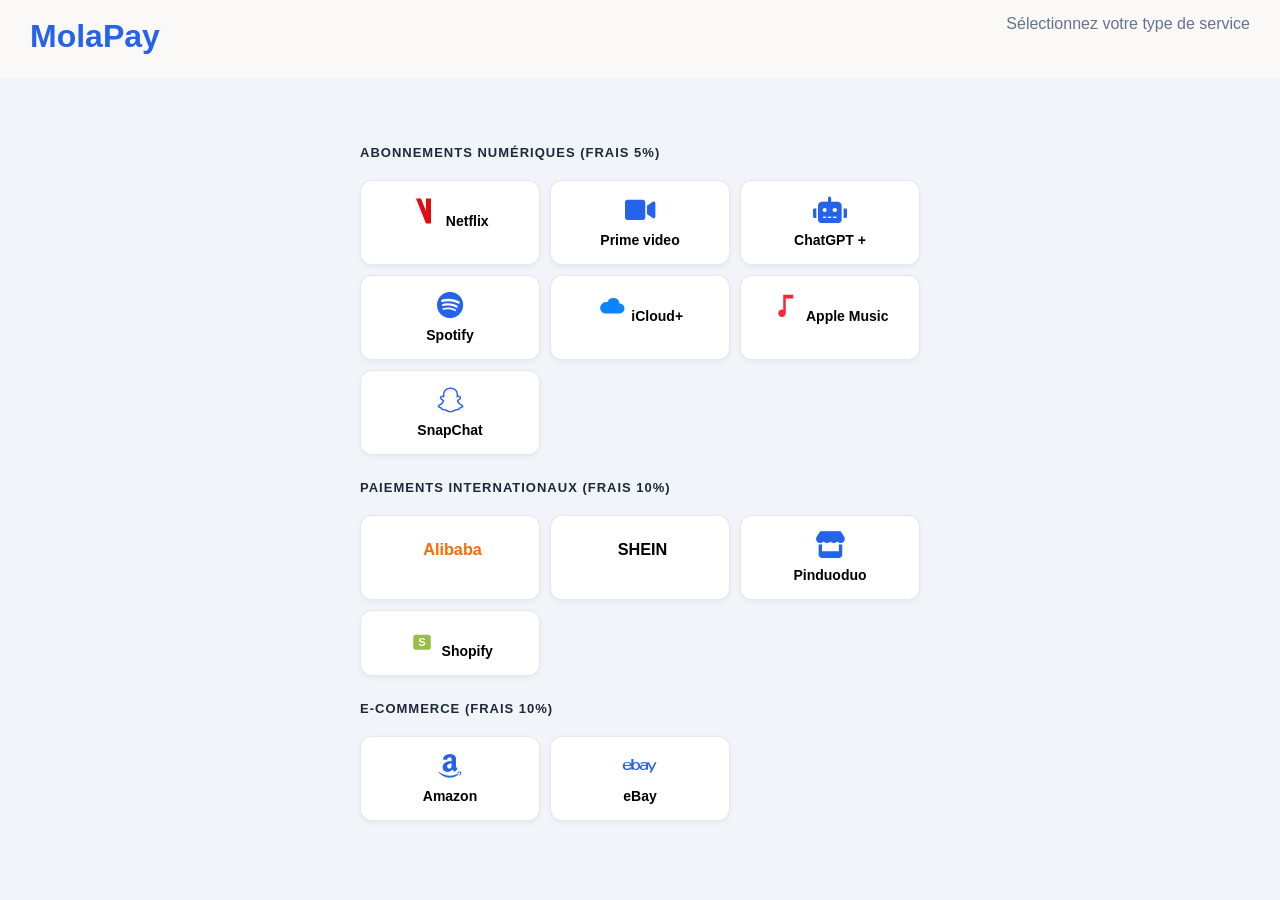
==== commit 39abe092: "Add files via upload" ====
--- a/dashboard.html
+++ b/dashboard.html
@@ -18,20 +18,62 @@
 
     <div class="section-title">Abonnements Numériques (Frais 5%)</div>
     <div class="grid">
-        <div class="service-card" onclick="openForm('Netflix', 1.05, 'digital')"><i class="fab fa-netflix"></i><span>Netflix</span></div>
+      <div class="service-card" onclick="openForm('Netflix', 1.05, 'digital')">
+  <svg width="30" height="30" viewBox="0 0 24 24" fill="#E50914">
+    <path d="M4 2h4l8 20h-4L4 2zm8 0h4v20h-4V2z"/>
+  </svg>
+  <span>Netflix</span></div>
         <div class="service-card" onclick="openForm('Prime Video', 1.05, 'digital')"><i class="fas fa-video"></i><span>Prime video</span></div>
-        <div class="service-card" onclick="openForm('ChatGPT +', 1.05, 'digital')"><i class="fas fa-robot"></i><span>ChatGPT+</span></div>
+        <div class="service-card" onclick="openForm('ChatGPT +', 1.05, 'digital')"><i class="fas fa-robot"></i><span>ChatGPT +</span></div>
         <div class="service-card" onclick="openForm('Spotify', 1.05, 'digital')"><i class="fab fa-spotify"></i><span>Spotify</span></div>
-        <div class="service-card" onclick="openForm('iCloud +', 1.05, 'digital')"><i class="fas fa-cloud"></i><span>iCloud+</span></div>
-        <div class="service-card" onclick="openForm('Apple Music', 1.05, 'digital')"><i class="fab fa-apple"></i><span>Apple Music</span></div>
+        <div class="service-card" onclick="openForm('iCloud+', 1.05, 'digital')">
+  <svg width="30" height="30" viewBox="0 0 24 24" fill="#0A84FF">
+    <path d="M6 18h12a4 4 0 0 0 0-8 5 5 0 0 0-9.7-1A3.5 3.5 0 0 0 6 18z"/>
+  </svg>
+  <span>iCloud+</span>
+</div>
+        <div class="service-card" onclick="openForm('Apple Music', 1.05, 'digital')">
+  <svg width="30" height="30" viewBox="0 0 24 24" fill="#FA243C">
+    <path d="M9 3v12a3 3 0 1 0 2 2.83V6h6V3H9z"/>
+  </svg>
+  <span>Apple Music</span>
+</div>
+        <div class="service-card" onclick="openForm('SnapChat', 1.05, 'digital')"><i class="fab fa-snapchat-ghost"></i><span>SnapChat</span></div>
     </div>
 
     <div class="section-title">Paiements Internationaux (Frais 10%)</div>
     <div class="grid">
-        <div class="service-card" onclick="openForm('Alibaba', 1.10, 'intl')"><i class="fas fa-box"></i><span>Alibaba</span></div>
-        <div class="service-card" onclick="openForm('Shein', 1.10, 'intl')"><i class="fas fa-tshirt"></i><span>Shein</span></div>
+        <div class="service-card" onclick="openForm('Alibaba', 1.05, 'digital')">
+  <svg width="90" height="30" viewBox="0 0 24 24">
+    <text x="14" y="19" text-anchor="middle"
+          font-size="13"
+          font-family="Arial"
+          font-weight="bold"
+          fill="#FF6A00">
+      Alibaba
+    </text>
+  </svg>
+</div>
+        <div class="service-card" onclick="openForm('Shein', 1.05, 'digital')">
+  <svg width="90" height="30" viewBox="0 0 24 24" fill="#000000">
+    <text x="14" y="19" text-anchor="middle" font-size="13" font-family="Arial" font-weight="bold">
+      SHEIN</text>
+  </svg>
+</div>
         <div class="service-card" onclick="openForm('Pinduoduo', 1.10, 'intl')"><i class="fas fa-store"></i><span>Pinduoduo</span></div>
-        <div class="service-card" onclick="openForm('Shopify', 1.10, 'intl')"><i class="fab fa-shopify"></i><span>Shopify</span></div>
+        <div class="service-card" onclick="openForm('Shopify', 1.05, 'digital')">
+  <svg width="30" height="30" viewBox="0 0 24 24">
+    <rect x="5" y="7" width="14" height="12" rx="2" fill="#95BF47"/>
+    <text x="12" y="16" text-anchor="middle"
+          font-size="9"
+          font-family="Arial"
+          font-weight="bold"
+          fill="white">
+      S
+    </text>
+  </svg>
+  <span>Shopify</span>
+</div>
     </div>
 
     <div class="section-title">E-Commerce (Frais 10%)</div>
--- a/style.css
+++ b/style.css
@@ -1619,4 +1619,151 @@
     nav.active {
         right: 0;
     }
-}+}
+
+/* Style du formulaire MolaPay */
+#form-inscription {
+    background: #ffffff;
+    padding: 30px;
+    border-radius: 15px;
+    box-shadow: 0 10px 25px rgba(0,0,0,0.1);
+    font-family: 'Segoe UI', Tahoma, Geneva, Verdana, sans-serif;
+}
+
+#form-inscription label {
+    font-size: 14px;
+    font-weight: 600;
+    color: #333;
+    margin-bottom: 5px;
+}
+
+#form-inscription input, 
+#form-inscription select {
+    width: 100%;
+    padding: 27px;
+    border: 1px solid #ddd;
+    border-radius: 8px;
+    font-size: 16px;
+    transition: all 0.3s ease;
+    box-sizing: border-box; /* Évite que l'input dépasse */
+}
+
+#form-inscription input:focus, 
+#form-inscription select:focus {
+    border-color: #2563eb;
+    outline: none;
+    box-shadow: 0 0 0 3px rgba(37, 99, 235, 0.1);
+}
+
+#form-inscription button {
+    margin-top: 10px;
+    background: #2563eb;
+    color: white;
+    padding: 15px;
+    border: none;
+    border-radius: 8px;
+    font-size: 16px;
+    font-weight: bold;
+    cursor: pointer;
+    transition: background 0.3s ease;
+}
+
+#form-inscription button:hover {
+    background: #1d4ed8;
+}
+
+#form-inscription button {
+    margin-top: 15px;
+    background: linear-gradient(135deg, #2563eb, #3b82f6); /* Dégradé bleu */
+    color: white;
+    padding: 15px;
+    border: none;
+    border-radius: 8px;
+    font-size: 16px;
+    font-weight: bold;
+    cursor: pointer;
+    transition: all 0.3s ease;
+    box-shadow: 0 4px 15px rgba(37, 99, 235, 0.4); /* Ombre lumineuse */
+    position: relative;
+    overflow: hidden;
+}
+
+/* Effet au survol (souris ou doigt) */
+#form-inscription button:hover {
+    background: linear-gradient(135deg, #1d4ed8, #2563eb);
+    transform: translateY(-2px); /* Le bouton monte légèrement */
+    box-shadow: 0 6px 20px rgba(37, 99, 235, 0.6); /* Lumière plus forte */
+}
+
+/* Effet quand on clique (Clic lumineux) */
+#form-inscription button:active {
+    transform: translateY(0);
+    box-shadow: 0 2px 10px rgba(37, 99, 235, 0.4);
+    background: #1e40af;
+}
+
+/* Petit effet de brillance qui passe sur le bouton */
+#form-inscription button::after {
+    content: '';
+    position: absolute;
+    top: -50%;
+    left: -50%;
+    width: 200%;
+    height: 200%;
+    background: rgba(255, 255, 255, 0.1);
+    transform: rotate(45deg);
+    transition: all 0.5s;
+    pointer-events: none;
+}
+
+#form-inscription button:hover::after {
+    left: 120%;
+}
+
+:root { --blue: #2563eb; --green: #25d366; --bg: #f1f5f9; }
+body { font-family: sans-serif; background: var(--bg); }
+.container { max-width: 600px; margin: auto; }
+header h1 { color: var(--blue); text-align: center; margin-bottom: 5px; }
+header p { text-align: center; color: #64748b; margin-bottom: 30px; }
+
+.section-title { font-weight: bold; color: #1e293b; margin: 25px 0 10px; text-transform: uppercase; font-size: 13px; letter-spacing: 1px; }
+
+.grid { display: grid; grid-template-columns: repeat(3, 1fr); gap: 10px; }
+.service-card { background: white; padding: 15px; border-radius: 12px; text-align: center; cursor: pointer; transition: 0.3s; box-shadow: 0 2px 5px rgba(0,0,0,0.05); }
+.service-card:hover { transform: translateY(-3px); box-shadow: 0 5px 15px rgba(37, 99, 235, 0.1); border: 1px solid var(--blue); }
+.service-card i { display: block; font-size: 27px; color: var(--blue); margin-bottom: 8px; }
+.service-card span { font-size: 14px; font-weight: 600; }
+
+/* Modal Form */
+.modal-form { display: none; position: fixed; z-index: 100; left: 0; top: 0; width: 100%; height: 100%; background: rgba(0,0,0,0.5); }
+.form-content { background: white; margin: 20% auto; padding: 40px; border-radius: 20px; width: 90%; max-width: 400px; position: relative; }
+.close { position: absolute; right: 20px; top: 10px; font-size: 28px; cursor: pointer; }
+
+label { display: block; font-size: 13px; font-weight: bold; margin-top: 15px; color: #475569; }
+input, textarea { width: 100%; padding: 12px; margin-top: 5px; border: 1px solid #cbd5e1; border-radius: 8px; box-sizing: border-box; }
+
+.total-area { background: #f8fafc; padding: 15px; border-radius: 10px; margin-top: 20px; text-align: center; }
+#totalDisplay { font-size: 28px; font-weight: bold; color: var(--blue); }
+
+.btn-whatsapp { display: block; background: var(--green); color: white; text-align: center; padding: 15px; border-radius: 10px; text-decoration: none; font-weight: bold; margin-top: 20px; }
+
+select {
+    width: 100%;
+    padding: 12px;
+    margin-top: 5px;
+    border: 1px solid #cbd5e1;
+    border-radius: 8px;
+    background-color: white;
+    font-size: 16px;
+}
+
+.faq-answer {
+  max-height: 0;
+  overflow: hidden;
+  transition: max-height 0.4s ease;
+}
+
+.faq-item.active .faq-answer {
+  max-height: 200px; /* ajuste selon ton contenu */
+}
+
